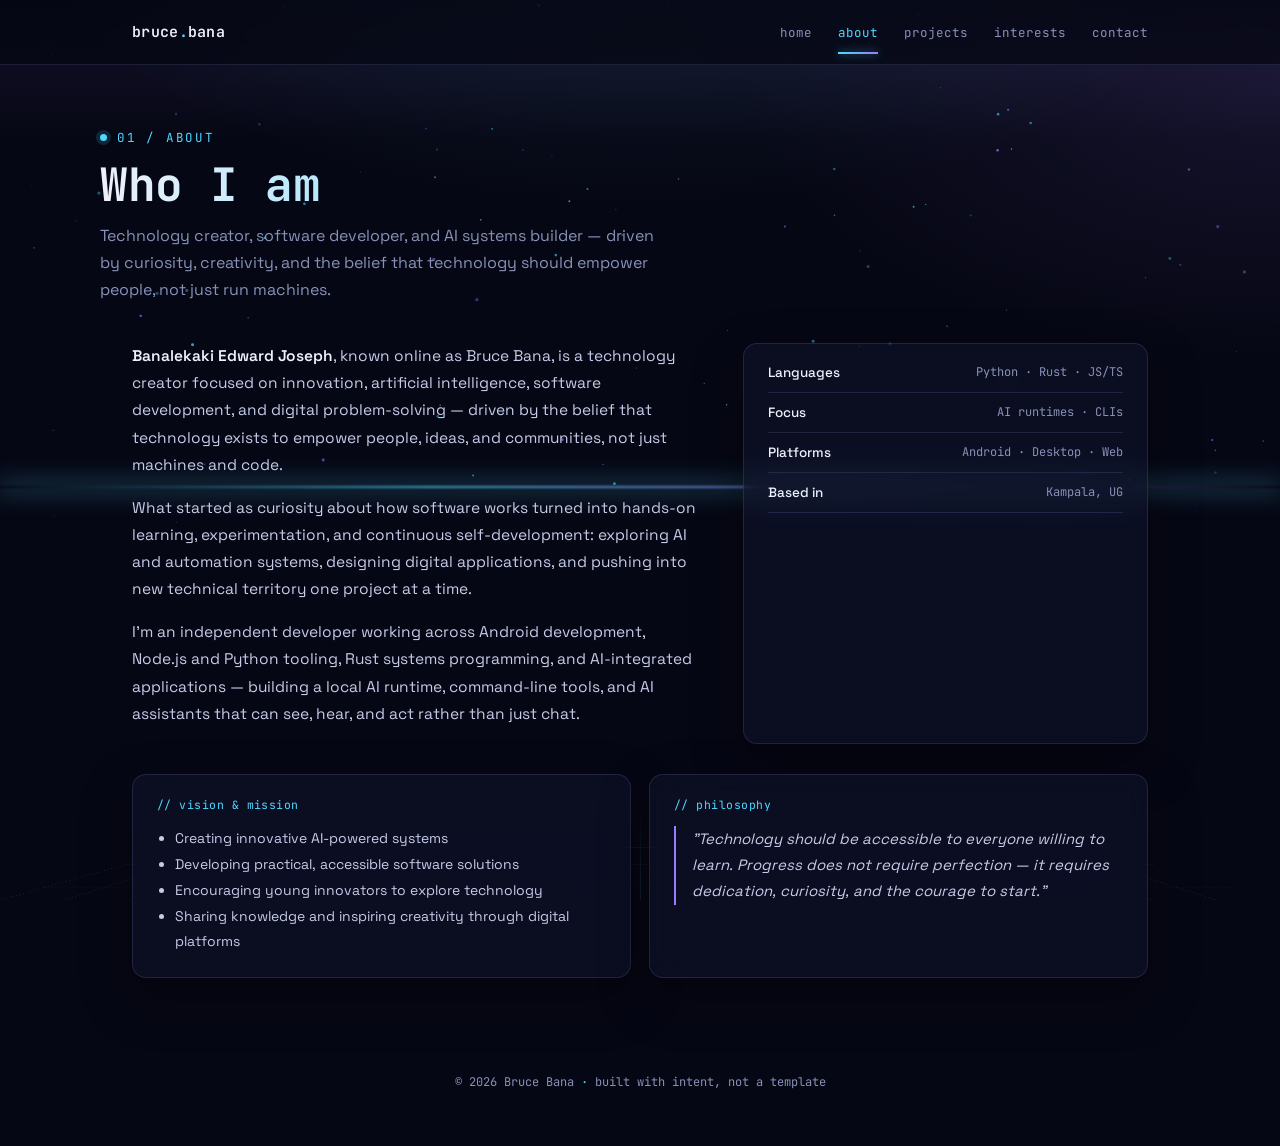
==== about.html @ f5eb6c28 "Add files via upload" ====
<!DOCTYPE html>
<html lang="en">
<head>
<meta charset="UTF-8">
<meta name="viewport" content="width=device-width, initial-scale=1.0">
<title>About | Bruce Bana</title>
<meta name="description" content="About Bruce Bana (Banalekaki Edward Joseph) — technology creator, software developer, and AI systems builder based in Kampala, Uganda.">
<link rel="preconnect" href="https://fonts.googleapis.com">
<link rel="preconnect" href="https://fonts.gstatic.com" crossorigin>
<link href="https://fonts.googleapis.com/css2?family=JetBrains+Mono:wght@400;500;600;700&family=Space+Grotesk:wght@400;500;600;700&display=swap" rel="stylesheet">
<link rel="stylesheet" href="style.css">
</head>
<body data-page="about">

<div class="bg-layer">
  <canvas id="stars"></canvas>
  <div class="bg-grid"></div>
  <div class="horizon-glow"></div>
  <div class="scan-sweep"></div>
</div>

<nav>
  <div class="wrap">
    <a class="brand" href="index.html">bruce<span class="dot">.</span>bana</a>
    <div class="navlinks">
      <a href="index.html" data-page="home">home</a>
      <a href="about.html" data-page="about">about</a>
      <a href="projects.html" data-page="projects">projects</a>
      <a href="interests.html" data-page="interests">interests</a>
      <a href="contact.html" data-page="contact">contact</a>
    </div>
  </div>
</nav>

<main>
<div class="wrap page-head">
  <p class="eyebrow">01 / about</p>
  <h2 class="page-title">Who I am</h2>
  <p class="page-sub">Technology creator, software developer, and AI systems builder — driven by curiosity, creativity, and the belief that technology should empower people, not just run machines.</p>
</div>

<section style="padding-top:0; border-top:none;">
  <div class="wrap">
    <div class="about-grid">
      <div>
        <p><span class="legal-name">Banalekaki Edward Joseph</span>, known online as Bruce Bana, is a technology creator focused on innovation, artificial intelligence, software development, and digital problem-solving — driven by the belief that technology exists to empower people, ideas, and communities, not just machines and code.</p>
        <p>What started as curiosity about how software works turned into hands-on learning, experimentation, and continuous self-development: exploring AI and automation systems, designing digital applications, and pushing into new technical territory one project at a time.</p>
        <p>I'm an independent developer working across Android development, Node.js and Python tooling, Rust systems programming, and AI-integrated applications — building a local AI runtime, command-line tools, and AI assistants that can see, hear, and act rather than just chat.</p>
      </div>
      <ul class="stack-list glass" style="padding:20px 24px; border-radius:14px;">
        <li><b>Languages</b><span>Python · Rust · JS/TS</span></li>
        <li><b>Focus</b><span>AI runtimes · CLIs</span></li>
        <li><b>Platforms</b><span>Android · Desktop · Web</span></li>
        <li><b>Based in</b><span>Kampala, UG</span></li>
      </ul>
    </div>

    <div class="vp-grid">
      <div class="vp-card glass">
        <div class="vp-tag">// vision &amp; mission</div>
        <ul class="vp-list">
          <li>Creating innovative AI-powered systems</li>
          <li>Developing practical, accessible software solutions</li>
          <li>Encouraging young innovators to explore technology</li>
          <li>Sharing knowledge and inspiring creativity through digital platforms</li>
        </ul>
      </div>
      <div class="vp-card glass">
        <div class="vp-tag">// philosophy</div>
        <p class="vp-quote">"Technology should be accessible to everyone willing to learn. Progress does not require perfection — it requires dedication, curiosity, and the courage to start."</p>
      </div>
    </div>
  </div>
</section>
</main>

<footer>
  <div class="wrap">© 2026 Bruce Bana <span class="dot">·</span> built with intent, not a template</div>
</footer>
<script src="script.js"></script>
</body>
</html>
---- style.css ----
/* ============================================================
   Bruce Bana — site-wide styles
   Theme: holographic / near-future HUD, blue-violet, glass panels
   ============================================================ */

:root{
  --bg:#060714;
  --bg-2:#0a0c22;
  --glass: rgba(18,22,46,0.52);
  --glass-solid:#12142c;
  --line: rgba(158,178,255,0.14);
  --line-strong: rgba(158,178,255,0.28);
  --text:#eef1fb;
  --muted:#8891b8;
  --cyan:#4fd7ff;
  --cyan-dim: rgba(79,215,255,0.14);
  --violet:#9b7bff;
  --violet-dim: rgba(155,123,255,0.16);
  --magenta:#ff5fd1;
  --mono: 'JetBrains Mono', ui-monospace, monospace;
  --sans: 'Space Grotesk', 'Inter', system-ui, sans-serif;
}
*{box-sizing:border-box;}
html{scroll-behavior:smooth;}
body{
  margin:0;
  background:var(--bg);
  color:var(--text);
  font-family:var(--sans);
  -webkit-font-smoothing:antialiased;
  position:relative;
  min-height:100vh;
}
::selection{background:var(--violet-dim); color:var(--cyan);}
a{color:inherit;}
.wrap{max-width:1080px; margin:0 auto; padding:0 32px;}

/* ---------- ANIMATED BACKGROUND (all pages) ---------- */
.bg-layer{position:fixed; inset:0; z-index:0; pointer-events:none; overflow:hidden; background:
  radial-gradient(ellipse 80% 55% at 50% -10%, rgba(79,215,255,0.10), transparent 60%),
  radial-gradient(ellipse 70% 50% at 100% 10%, rgba(155,123,255,0.10), transparent 60%),
  var(--bg);
}
#stars{position:absolute; inset:0; width:100%; height:100%; display:block;}
.bg-grid{
  position:absolute; left:0; right:0; bottom:0; height:46vh;
  background-image:
    linear-gradient(rgba(155,123,255,0.16) 1px, transparent 1px),
    linear-gradient(90deg, rgba(79,215,255,0.14) 1px, transparent 1px);
  background-size:64px 64px;
  transform:perspective(340px) rotateX(62deg);
  transform-origin:bottom;
  mask-image:linear-gradient(to top, #000 15%, transparent 85%);
  -webkit-mask-image:linear-gradient(to top, #000 15%, transparent 85%);
  animation:grid-scroll 6s linear infinite;
  opacity:0.8;
}
@keyframes grid-scroll{ 0%{background-position:0 0, 0 0;} 100%{background-position:0 64px, 0 64px;} }
.horizon-glow{
  position:absolute; left:0; right:0; bottom:calc(46vh - 2px); height:2px;
  background:linear-gradient(90deg, transparent, rgba(79,215,255,0.7), rgba(155,123,255,0.7), transparent);
  filter:blur(1px);
  box-shadow:0 0 24px 4px rgba(79,215,255,0.35);
}
.scan-sweep{
  position:absolute; left:0; right:0; height:140px;
  background:linear-gradient(to bottom, transparent, rgba(155,123,255,0.05), transparent);
  animation:sweep 11s linear infinite;
}
@keyframes sweep{ 0%{top:-140px;} 100%{top:100%;} }

nav, main, footer{position:relative; z-index:1;}

/* ---------- NAV ---------- */
nav{position:sticky; top:0; z-index:20; background:rgba(6,7,20,0.72); backdrop-filter:blur(14px); border-bottom:1px solid var(--line);}
nav .wrap{display:flex; align-items:center; justify-content:space-between; height:64px;}
.brand{font-family:var(--mono); font-weight:600; letter-spacing:0.02em; font-size:15px; text-decoration:none;}
.brand .dot{color:var(--cyan);}
.navlinks{display:flex; gap:26px; font-family:var(--mono); font-size:12.5px; text-transform:lowercase;}
.navlinks a{color:var(--muted); text-decoration:none; transition:color .15s; padding:4px 0; position:relative;}
.navlinks a:hover{color:var(--cyan);}
.navlinks a.active{color:var(--cyan);}
.navlinks a.active::after{content:''; position:absolute; left:0; right:0; bottom:-9px; height:2px; background:linear-gradient(90deg,var(--cyan),var(--violet)); box-shadow:0 0 8px rgba(79,215,255,0.6);}

/* ---------- GLASS UTILITIES ---------- */
.glass{
  background:var(--glass); border:1px solid var(--line); border-radius:14px;
  backdrop-filter:blur(14px); -webkit-backdrop-filter:blur(14px);
  box-shadow:0 20px 50px rgba(0,0,0,0.35);
}
.glow-border{border-image:none; box-shadow:0 0 0 1px rgba(79,215,255,0.18), 0 0 30px rgba(155,123,255,0.10);}

/* ---------- PAGE HEADER (non-home pages) ---------- */
.page-head{padding:64px 0 40px;}
.eyebrow{font-family:var(--mono); font-size:12.5px; color:var(--cyan); letter-spacing:0.14em; text-transform:uppercase; margin:0 0 14px; display:flex; align-items:center; gap:10px;}
.eyebrow::before{content:''; width:7px; height:7px; border-radius:50%; background:var(--cyan); box-shadow:0 0 0 4px var(--cyan-dim);}
.page-title{font-family:var(--mono); font-weight:700; font-size:clamp(30px,4.6vw,46px); line-height:1.08; margin:0 0 12px; letter-spacing:-0.01em; background:linear-gradient(90deg,var(--text),var(--cyan) 60%,var(--violet)); -webkit-background-clip:text; background-clip:text; color:transparent;}
.page-sub{font-size:16px; color:var(--muted); max-width:56ch; line-height:1.7; margin:0;}

/* ---------- HERO (home only) ---------- */
header.hero{padding:70px 0 60px;}
.hero-grid{display:grid; grid-template-columns:1.15fr 0.85fr; gap:52px; align-items:center;}
h1{font-family:var(--mono); font-weight:700; font-size:clamp(32px,5vw,52px); line-height:1.06; margin:0 0 18px; letter-spacing:-0.01em;}
h1 .grad{background:linear-gradient(90deg,var(--cyan),var(--violet)); -webkit-background-clip:text; background-clip:text; color:transparent;}
.role{font-size:16.5px; color:var(--muted); max-width:48ch; line-height:1.7; margin:0 0 30px;}
.role strong{color:var(--text); font-weight:500;}

.term{border-radius:12px; overflow:hidden; font-family:var(--mono); font-size:13px;}
.term-bar{display:flex; align-items:center; gap:7px; padding:11px 14px; background:rgba(255,255,255,0.03); border-bottom:1px solid var(--line);}
.term-bar span{width:10px; height:10px; border-radius:50%; background:rgba(255,255,255,0.14);}
.term-bar .lbl{margin-left:8px; color:var(--muted); font-size:11.5px;}
.term-body{padding:16px 18px 20px; color:#b9c1e8; min-height:150px;}
.term-body .ln{margin:0 0 6px; white-space:pre-wrap;}
.term-body .prompt{color:var(--cyan);}
.term-body .out{color:var(--muted);}
.cursor{display:inline-block; width:7px; height:14px; background:var(--violet); vertical-align:-2px; animation:blink 1s step-end infinite; box-shadow:0 0 8px rgba(155,123,255,0.7);}
@keyframes blink{50%{opacity:0;}}

.photo-wrap{position:relative; justify-self:end;}
.photo-frame{width:100%; max-width:320px; aspect-ratio:700/1162; border-radius:16px; overflow:hidden; border:1px solid var(--line-strong); box-shadow:0 0 0 1px rgba(79,215,255,0.15), 0 30px 70px rgba(0,0,0,0.5), 0 0 60px rgba(79,215,255,0.08); position:relative;}
.photo-frame img{width:100%; height:100%; object-fit:cover; display:block; filter:saturate(1.02) contrast(1.02);}
.photo-frame::after{content:''; position:absolute; inset:0; background:linear-gradient(160deg, rgba(79,215,255,0.10), transparent 40%, rgba(155,123,255,0.10)); mix-blend-mode:screen;}
.photo-tag{position:absolute; left:14px; bottom:14px; font-family:var(--mono); font-size:11px; color:var(--cyan); background:rgba(6,7,20,0.6); backdrop-filter:blur(6px); padding:5px 9px; border-radius:6px; border:1px solid rgba(79,215,255,0.35); z-index:2;}

/* ---------- SECTION SHELL ---------- */
section{padding:60px 0;}
main section + section{border-top:1px solid var(--line);}
.sec-head{display:flex; align-items:baseline; gap:14px; margin-bottom:32px;}
.sec-tag{font-family:var(--mono); font-size:12px; color:var(--cyan);}
.sec-title{font-family:var(--mono); font-size:21px; font-weight:600; margin:0;}
.sec-rule{flex:1; height:1px; background:var(--line);}

/* ---------- ABOUT CONTENT ---------- */
.about-grid{display:grid; grid-template-columns:1.4fr 1fr; gap:44px;}
.about-grid p{color:#c6cbe8; line-height:1.75; font-size:15.5px; margin:0 0 16px;}
.legal-name{color:var(--text); font-weight:600;}
.stack-list{list-style:none; margin:0; padding:0;}
.stack-list li{display:flex; justify-content:space-between; padding:11px 0; border-bottom:1px solid var(--line); font-size:13.5px;}
.stack-list li:first-child{padding-top:0;}
.stack-list b{font-weight:500; color:var(--text);}
.stack-list span{font-family:var(--mono); color:var(--muted); font-size:12px;}

.vp-grid{display:grid; grid-template-columns:1fr 1fr; gap:18px; margin-top:30px;}
.vp-card{padding:22px 24px;}
.vp-tag{font-family:var(--mono); font-size:11.5px; color:var(--cyan); letter-spacing:0.04em; margin-bottom:14px;}
.vp-list{margin:0; padding-left:18px; color:#c6cbe8; font-size:14px; line-height:1.85;}
.vp-quote{margin:0; color:#c6cbe8; font-size:15px; line-height:1.75; font-style:italic; border-left:2px solid var(--violet); padding-left:16px;}

/* ---------- PROJECTS ---------- */
.ptable{border-radius:14px; overflow:hidden;}
.prow{display:grid; grid-template-columns:1.1fr 1.3fr 0.7fr 2.6fr; gap:18px; padding:20px; border-bottom:1px solid var(--line); align-items:start;}
.prow:last-child{border-bottom:none;}
.prow.head{font-family:var(--mono); font-size:10.5px; letter-spacing:0.08em; text-transform:uppercase; color:var(--muted); background:rgba(255,255,255,0.02); padding:13px 20px;}
.prow .pname{font-family:var(--mono); font-weight:600; font-size:14.5px; color:var(--text);}
.prow .ptype{color:var(--muted); font-size:13px; align-self:center;}
.prow .pstatus{font-family:var(--mono); font-size:11px; align-self:center; justify-self:start; color:var(--cyan); border:1px solid rgba(79,215,255,0.35); background:rgba(79,215,255,0.08); padding:3px 8px; border-radius:5px; white-space:nowrap;}
.prow .pdesc{color:#c6cbe8; font-size:13.5px; line-height:1.6;}
.prow .pdesc ul{margin:6px 0 0; padding-left:18px;}
.prow .pdesc li{margin-bottom:3px;}

/* ---------- INTERESTS ---------- */
.tags{display:flex; flex-wrap:wrap; gap:10px;}
.tag{font-family:var(--mono); font-size:12.5px; color:#d5d9f2; padding:9px 15px; border-radius:8px;}
.int-grid{display:grid; grid-template-columns:repeat(auto-fit,minmax(210px,1fr)); gap:16px; margin-top:32px;}
.int-card{padding:22px;}
.int-card .ic-tag{font-family:var(--mono); font-size:11px; color:var(--violet); margin-bottom:10px; text-transform:uppercase; letter-spacing:0.07em;}
.int-card p{margin:0; color:#c6cbe8; font-size:14px; line-height:1.6;}

/* ---------- CONTACT ---------- */
.contact-grid{display:grid; grid-template-columns:repeat(auto-fit,minmax(220px,1fr)); gap:14px;}
.ccard{padding:20px 22px; text-decoration:none; display:block; transition:border-color .15s, transform .15s, box-shadow .15s;}
.ccard:hover{border-color:rgba(79,215,255,0.4); transform:translateY(-2px); box-shadow:0 0 0 1px rgba(79,215,255,0.25), 0 20px 40px rgba(0,0,0,0.4);}
.ccard .clbl{font-family:var(--mono); font-size:11px; color:var(--cyan); margin-bottom:6px; text-transform:uppercase; letter-spacing:0.08em;}
.ccard .cval{font-size:14.5px; color:var(--text); word-break:break-word;}
.ccard .cval.placeholder{color:var(--muted); font-style:italic;}

footer{padding:36px 0 56px; text-align:center; font-family:var(--mono); font-size:12px; color:var(--muted);}
footer .dot{color:var(--cyan);}

/* ---------- RESPONSIVE ---------- */
@media (max-width:820px){
  .hero-grid{grid-template-columns:1fr;}
  .photo-wrap{justify-self:start;}
  .photo-frame{max-width:250px;}
  .about-grid, .vp-grid{grid-template-columns:1fr;}
  .prow{grid-template-columns:1fr; gap:6px;}
  .prow.head{display:none;}
  .prow .pstatus{justify-self:start;}
  .navlinks{display:none;}
  .bg-grid{height:32vh;}
}
@media (prefers-reduced-motion: reduce){
  .bg-grid, .scan-sweep, .cursor{animation:none;}
  html{scroll-behavior:auto;}
}
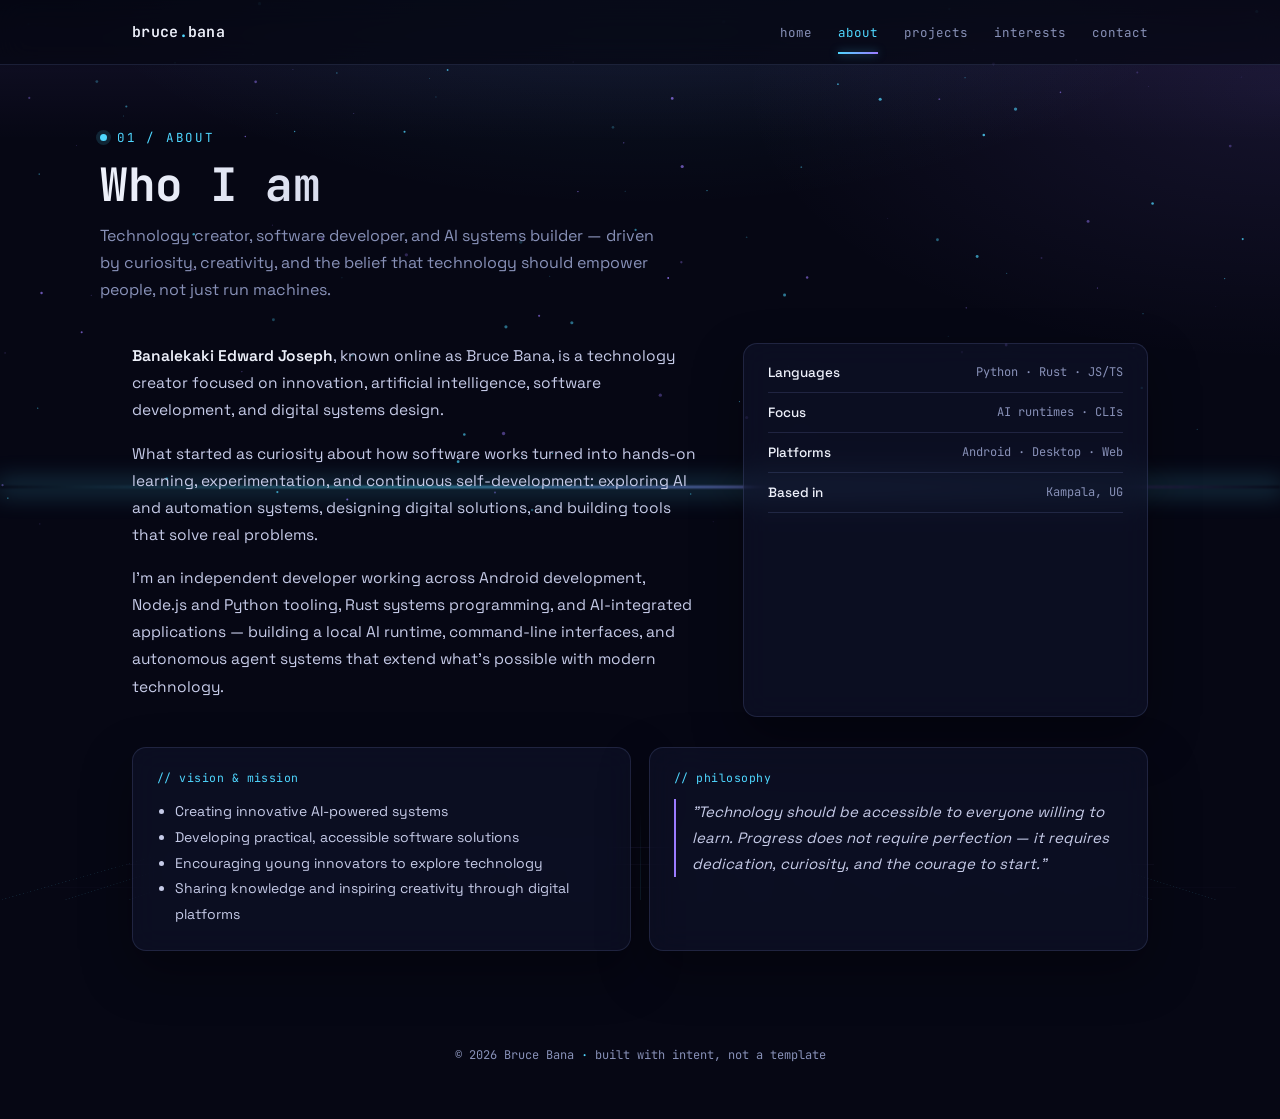
==== commit 0ff069c9: "Fix all truncated text and HTML errors in all pages" ====
--- a/about.html
+++ b/about.html
@@ -43,9 +43,9 @@
   <div class="wrap">
     <div class="about-grid">
       <div>
-        <p><span class="legal-name">Banalekaki Edward Joseph</span>, known online as Bruce Bana, is a technology creator focused on innovation, artificial intelligence, software development, and digital problem-solving — driven by the belief that technology exists to empower people, ideas, and communities, not just machines and code.</p>
-        <p>What started as curiosity about how software works turned into hands-on learning, experimentation, and continuous self-development: exploring AI and automation systems, designing digital applications, and pushing into new technical territory one project at a time.</p>
-        <p>I'm an independent developer working across Android development, Node.js and Python tooling, Rust systems programming, and AI-integrated applications — building a local AI runtime, command-line tools, and AI assistants that can see, hear, and act rather than just chat.</p>
+        <p><span class="legal-name">Banalekaki Edward Joseph</span>, known online as Bruce Bana, is a technology creator focused on innovation, artificial intelligence, software development, and digital systems design.</p>
+        <p>What started as curiosity about how software works turned into hands-on learning, experimentation, and continuous self-development: exploring AI and automation systems, designing digital solutions, and building tools that solve real problems.</p>
+        <p>I'm an independent developer working across Android development, Node.js and Python tooling, Rust systems programming, and AI-integrated applications — building a local AI runtime, command-line interfaces, and autonomous agent systems that extend what's possible with modern technology.</p>
       </div>
       <ul class="stack-list glass" style="padding:20px 24px; border-radius:14px;">
         <li><b>Languages</b><span>Python · Rust · JS/TS</span></li>
@@ -57,7 +57,7 @@
 
     <div class="vp-grid">
       <div class="vp-card glass">
-        <div class="vp-tag">// vision &amp; mission</div>
+        <div class="vp-tag">// vision & mission</div>
         <ul class="vp-list">
           <li>Creating innovative AI-powered systems</li>
           <li>Developing practical, accessible software solutions</li>
@@ -79,4 +79,4 @@
 </footer>
 <script src="script.js"></script>
 </body>
-</html>
+</html>
--- a/style.css
+++ b/style.css
@@ -80,7 +80,7 @@
 .navlinks a{color:var(--muted); text-decoration:none; transition:color .15s; padding:4px 0; position:relative;}
 .navlinks a:hover{color:var(--cyan);}
 .navlinks a.active{color:var(--cyan);}
-.navlinks a.active::after{content:''; position:absolute; left:0; right:0; bottom:-9px; height:2px; background:linear-gradient(90deg,var(--cyan),var(--violet)); box-shadow:0 0 8px rgba(79,215,255,0.6);}
+.navlinks a.active::after{content:''; position:absolute; left:0; right:0; bottom:-9px; height:2px; background:linear-gradient(90deg,var(--cyan),var(--violet)); box-shadow:0 0 8px rgba(79,215,255,0.5);}
 
 /* ---------- GLASS UTILITIES ---------- */
 .glass{
@@ -94,7 +94,7 @@
 .page-head{padding:64px 0 40px;}
 .eyebrow{font-family:var(--mono); font-size:12.5px; color:var(--cyan); letter-spacing:0.14em; text-transform:uppercase; margin:0 0 14px; display:flex; align-items:center; gap:10px;}
 .eyebrow::before{content:''; width:7px; height:7px; border-radius:50%; background:var(--cyan); box-shadow:0 0 0 4px var(--cyan-dim);}
-.page-title{font-family:var(--mono); font-weight:700; font-size:clamp(30px,4.6vw,46px); line-height:1.08; margin:0 0 12px; letter-spacing:-0.01em; background:linear-gradient(90deg,var(--text),var(--cyan) 60%,var(--violet)); -webkit-background-clip:text; background-clip:text; color:transparent;}
+.page-title{font-family:var(--mono); font-weight:700; font-size:clamp(30px,4.6vw,46px); line-height:1.08; margin:0 0 12px; letter-spacing:-0.01em; background:linear-gradient(90deg,var(--text),var(--muted)); -webkit-background-clip:text; background-clip:text; color:transparent;}
 .page-sub{font-size:16px; color:var(--muted); max-width:56ch; line-height:1.7; margin:0;}
 
 /* ---------- HERO (home only) ---------- */
@@ -117,10 +117,10 @@
 @keyframes blink{50%{opacity:0;}}
 
 .photo-wrap{position:relative; justify-self:end;}
-.photo-frame{width:100%; max-width:320px; aspect-ratio:700/1162; border-radius:16px; overflow:hidden; border:1px solid var(--line-strong); box-shadow:0 0 0 1px rgba(79,215,255,0.15), 0 30px 70px rgba(0,0,0,0.5), 0 0 60px rgba(79,215,255,0.08); position:relative;}
+.photo-frame{width:100%; max-width:320px; aspect-ratio:700/1162; border-radius:16px; overflow:hidden; border:1px solid var(--line-strong); box-shadow:0 0 0 1px rgba(79,215,255,0.15), 0 30px 70px rgba(0,0,0,0.3);}
 .photo-frame img{width:100%; height:100%; object-fit:cover; display:block; filter:saturate(1.02) contrast(1.02);}
 .photo-frame::after{content:''; position:absolute; inset:0; background:linear-gradient(160deg, rgba(79,215,255,0.10), transparent 40%, rgba(155,123,255,0.10)); mix-blend-mode:screen;}
-.photo-tag{position:absolute; left:14px; bottom:14px; font-family:var(--mono); font-size:11px; color:var(--cyan); background:rgba(6,7,20,0.6); backdrop-filter:blur(6px); padding:5px 9px; border-radius:6px; border:1px solid rgba(79,215,255,0.35); z-index:2;}
+.photo-tag{position:absolute; left:14px; bottom:14px; font-family:var(--mono); font-size:11px; color:var(--cyan); background:rgba(6,7,20,0.6); backdrop-filter:blur(6px); padding:5px 9px; border-radius:6px;}
 
 /* ---------- SECTION SHELL ---------- */
 section{padding:60px 0;}
@@ -153,7 +153,7 @@
 .prow.head{font-family:var(--mono); font-size:10.5px; letter-spacing:0.08em; text-transform:uppercase; color:var(--muted); background:rgba(255,255,255,0.02); padding:13px 20px;}
 .prow .pname{font-family:var(--mono); font-weight:600; font-size:14.5px; color:var(--text);}
 .prow .ptype{color:var(--muted); font-size:13px; align-self:center;}
-.prow .pstatus{font-family:var(--mono); font-size:11px; align-self:center; justify-self:start; color:var(--cyan); border:1px solid rgba(79,215,255,0.35); background:rgba(79,215,255,0.08); padding:3px 8px; border-radius:5px; white-space:nowrap;}
+.prow .pstatus{font-family:var(--mono); font-size:11px; align-self:center; justify-self:start; color:var(--cyan); border:1px solid rgba(79,215,255,0.35); background:rgba(79,215,255,0.08); padding:6px 11px; border-radius:5px;}
 .prow .pdesc{color:#c6cbe8; font-size:13.5px; line-height:1.6;}
 .prow .pdesc ul{margin:6px 0 0; padding-left:18px;}
 .prow .pdesc li{margin-bottom:3px;}
@@ -192,4 +192,4 @@
 @media (prefers-reduced-motion: reduce){
   .bg-grid, .scan-sweep, .cursor{animation:none;}
   html{scroll-behavior:auto;}
-}
+}
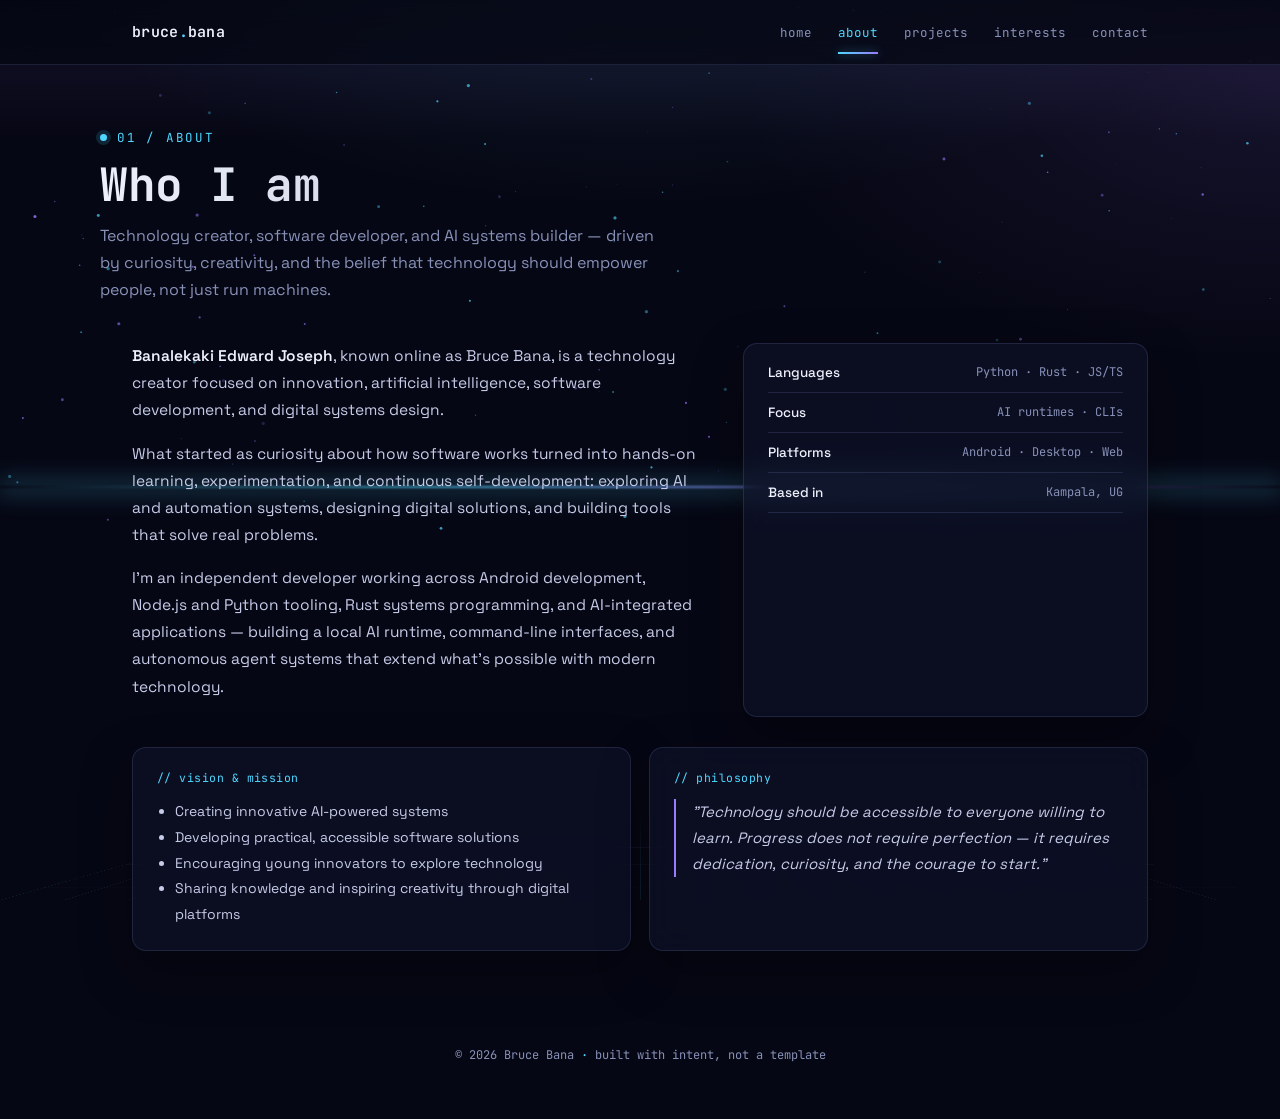
==== commit a34c1b4f: "chore: add canonical URL to about page" ====
--- a/about.html
+++ b/about.html
@@ -9,6 +9,7 @@
 <link rel="preconnect" href="https://fonts.gstatic.com" crossorigin>
 <link href="https://fonts.googleapis.com/css2?family=JetBrains+Mono:wght@400;500;600;700&family=Space+Grotesk:wght@400;500;600;700&display=swap" rel="stylesheet">
 <link rel="stylesheet" href="style.css">
+<link rel="canonical" href="https://bruce-bana.github.io/bruce-Bana/about.html">
 </head>
 <body data-page="about">
 
